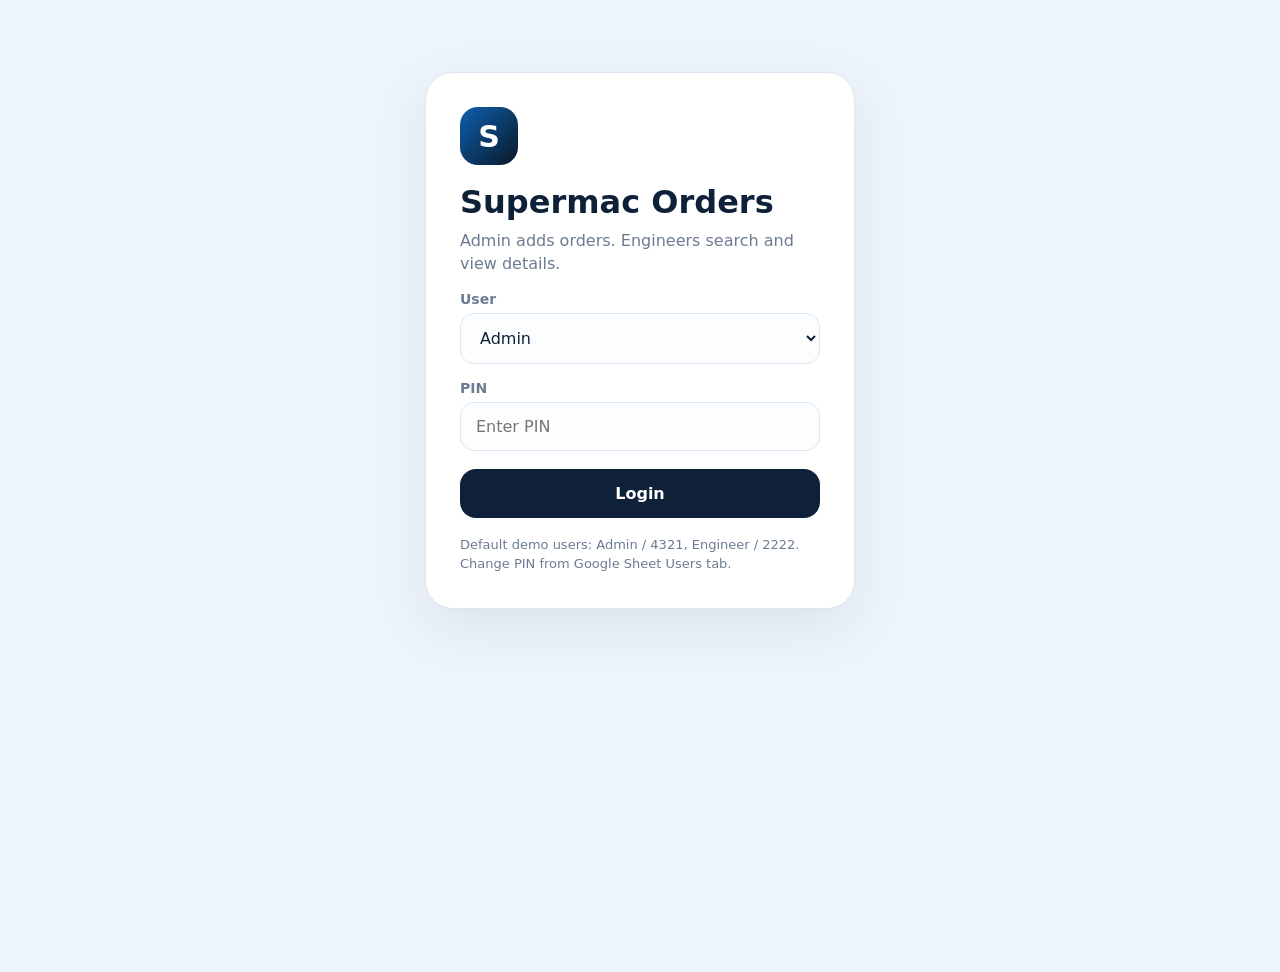
==== index.html @ a2f609c3 "Add files via upload" ====
<!doctype html>
<html lang="en">
<head>
  <meta charset="utf-8" />
  <meta name="viewport" content="width=device-width,initial-scale=1" />
  <title>Supermac Orders</title>
  <link rel="manifest" href="manifest.json" />
  <link rel="stylesheet" href="styles.css" />
  <meta name="theme-color" content="#0f172a" />
</head>
<body>
  <div id="toast" class="toast"></div>

  <section id="loginScreen" class="screen active">
    <div class="login-card">
      <div class="brand-mark">S</div>
      <h1>Supermac Orders</h1>
      <p>Admin adds orders. Engineers search and view details.</p>

      <label>User</label>
      <select id="loginUser">
        <option value="Admin">Admin</option>
        <option value="Engineer">Engineer</option>
      </select>

      <label>PIN</label>
      <input id="loginPin" type="password" placeholder="Enter PIN" autocomplete="current-password" />

      <button id="loginBtn" class="primary-btn">Login</button>

      <div class="hint">
        Default demo users: Admin / 4321, Engineer / 2222. Change PIN from Google Sheet Users tab.
      </div>
    </div>
  </section>

  <section id="mainScreen" class="screen">
    <header class="app-header">
      <div>
        <h1>Supermac Orders</h1>
        <p id="userMeta">-</p>
      </div>
      <button id="logoutBtn" class="soft-btn">Logout</button>
    </header>

    <main class="shell">
      <section class="stats">
        <div class="stat-card"><span>Total Orders</span><strong id="totalOrders">0</strong></div>
        <div class="stat-card"><span>This Month</span><strong id="monthOrders">0</strong></div>
        <div class="stat-card"><span>Machine Types</span><strong id="machineTypes">0</strong></div>
      </section>

      <section id="adminPanel" class="panel">
        <div class="panel-head">
          <div>
            <h2 id="formTitle">Add New Order</h2>
            <p>Only Admin can add, edit and delete orders.</p>
          </div>
          <button id="cancelEditBtn" class="soft-btn hidden" type="button">Cancel Edit</button>
        </div>

        <form id="orderForm" class="order-form">
          <div class="form-grid">
            <div class="field"><label>Order Date</label><input name="orderDate" type="date" /></div>
            <div class="field"><label>Buyer Name *</label><input name="buyerName" required placeholder="Raj Plastics" /></div>
            <div class="field"><label>Company Name</label><input name="companyName" placeholder="Company name" /></div>
            <div class="field"><label>Contact Person</label><input name="contactPerson" placeholder="Rajubhai" /></div>
            <div class="field"><label>Mobile *</label><input name="mobile" required placeholder="9876543210" /></div>
            <div class="field"><label>Alternate Mobile</label><input name="alternateMobile" /></div>
            <div class="field"><label>Location</label><input name="location" placeholder="Ahmedabad" /></div>
            <div class="field wide"><label>Address</label><textarea name="address" rows="2"></textarea></div>

            <div class="field"><label>Machine Type</label><input name="machineType" value="Injection Moulding Machine" /></div>
            <div class="field"><label>Machine Model</label><input name="machineModel" placeholder="SM-120" /></div>
            <div class="field"><label>Tonnage</label><input name="tonnage" placeholder="120 Ton" /></div>
            <div class="field"><label>Servo Type</label><select name="servoType"><option></option><option>Servo</option><option>Non Servo</option></select></div>
            <div class="field"><label>PLC / Controller</label><input name="plc" placeholder="Keba / Techmation" /></div>
            <div class="field"><label>Motor HP</label><input name="motorHP" placeholder="15 HP" /></div>
            <div class="field"><label>Screw Size</label><input name="screwSize" placeholder="45 mm" /></div>
            <div class="field"><label>Shot Weight</label><input name="shotWeight" placeholder="250 gm" /></div>
            <div class="field"><label>Platen Size</label><input name="platenSize" placeholder="620 x 620" /></div>
            <div class="field"><label>Tie Bar Distance</label><input name="tieBarDistance" placeholder="420 x 420" /></div>
            <div class="field"><label>Delivery Date</label><input name="deliveryDate" type="date" /></div>
            <div class="field"><label>Status</label><select name="status"><option>New Order</option><option>Confirmed</option><option>Pending</option><option>Delivered</option><option>Cancelled</option></select></div>
            <div class="field"><label>Priority</label><select name="priority"><option>Normal</option><option>High</option><option>Urgent</option><option>Hold</option></select></div>
            <div class="field wide"><label>Special Requirement</label><textarea name="specialRequirement" rows="2"></textarea></div>
            <div class="field wide"><label>Internal Notes</label><textarea name="internalNotes" rows="2"></textarea></div>
          </div>
          <button id="saveOrderBtn" class="primary-btn" type="submit">Save Order</button>
        </form>
      </section>

      <section class="panel">
        <div class="panel-head">
          <div>
            <h2>Search Old Orders</h2>
            <p>Search by order ID, buyer, company, mobile, tonnage, location, or status.</p>
          </div>
          <button id="refreshBtn" class="soft-btn">Refresh</button>
        </div>

        <div class="search-row">
          <input id="searchInput" placeholder="Search orders..." />
          <select id="statusFilter">
            <option>All</option>
            <option>New Order</option>
            <option>Confirmed</option>
            <option>Pending</option>
            <option>Delivered</option>
            <option>Cancelled</option>
          </select>
        </div>

        <div id="ordersList" class="orders-list"></div>
      </section>
    </main>

    <dialog id="orderDialog">
      <div class="dialog-head">
        <h2 id="dialogTitle">Order Details</h2>
        <button id="closeDialog" class="soft-btn">Close</button>
      </div>
      <div id="orderDetailContent"></div>
    </dialog>
  </section>

  <script src="app.js"></script>
</body>
</html>
---- styles.css ----
:root{
  --bg:#eef4fb;--card:#fff;--ink:#0f2138;--muted:#6c7b91;--line:#dbe6f2;
  --accent:#0f5fae;--accent2:#e8f2ff;--danger:#dc2626;--dangerbg:#fee2e2;
  --shadow:0 18px 55px rgba(15,33,56,.08);--radius:22px;
}
*{box-sizing:border-box}
body{margin:0;font-family:Inter,system-ui,-apple-system,Segoe UI,Arial,sans-serif;background:var(--bg);color:var(--ink)}
.screen{display:none;min-height:100vh}.screen.active{display:block}
.login-card{max-width:430px;margin:8vh auto;background:var(--card);border:1px solid var(--line);border-radius:28px;padding:34px;box-shadow:var(--shadow)}
.brand-mark{width:58px;height:58px;border-radius:18px;background:linear-gradient(135deg,#0f5fae,#091827);color:#fff;display:grid;place-items:center;font-weight:900;font-size:30px;margin-bottom:18px}
h1,h2,h3,p{margin:0}.login-card h1{font-size:32px}.login-card p,.panel-head p,.hint{color:var(--muted);margin-top:8px;line-height:1.45}
label{display:block;color:var(--muted);font-size:14px;font-weight:700;margin:16px 0 6px}
input,select,textarea{width:100%;border:1px solid var(--line);background:#fbfdff;border-radius:14px;padding:14px 15px;font:inherit;color:var(--ink);outline:none}
input:focus,select:focus,textarea:focus{border-color:#85b8ee;box-shadow:0 0 0 4px rgba(15,95,174,.11)}
button{border:0;border-radius:16px;font:inherit;font-weight:850;cursor:pointer}
.primary-btn{width:100%;margin-top:18px;padding:15px 18px;background:#0f2138;color:#fff}
.soft-btn,.ghost-btn{background:var(--accent2);color:#09233f;padding:13px 18px}
.danger-btn{background:var(--dangerbg);color:#b91c1c;padding:13px 18px}
.hidden{display:none!important}.hint{font-size:13px;margin-top:18px}
.app-header{position:sticky;top:0;z-index:4;background:rgba(255,255,255,.86);backdrop-filter:blur(12px);border-bottom:1px solid var(--line);padding:22px 28px;display:flex;align-items:center;justify-content:space-between}
.app-header h1{font-size:25px}.app-header p{color:var(--muted);margin-top:6px}
.shell{max-width:1260px;margin:0 auto;padding:28px}
.stats{display:grid;grid-template-columns:repeat(3,1fr);gap:16px;margin-bottom:18px}
.stat-card,.panel,.order-card{background:var(--card);border:1px solid var(--line);border-radius:var(--radius);box-shadow:var(--shadow)}
.stat-card{padding:20px}.stat-card span{color:var(--muted);font-weight:700}.stat-card strong{display:block;margin-top:8px;font-size:32px}
.panel{padding:24px;margin:18px 0}.panel-head{display:flex;justify-content:space-between;gap:18px;align-items:center;margin-bottom:18px}
.form-grid{display:grid;grid-template-columns:repeat(2,1fr);gap:10px 14px}.field.wide{grid-column:1/-1}
.search-row{display:grid;grid-template-columns:1fr 220px;gap:12px;margin-bottom:18px}
.orders-list{display:flex;flex-direction:column;gap:14px}.order-card{padding:20px}
.order-head{display:flex;justify-content:space-between;gap:12px}.order-head h3{font-size:18px}.order-head h2{font-size:22px;margin-top:8px}
.priority{align-self:flex-start;border-radius:999px;padding:9px 13px;font-weight:900;background:#eef6ff}
.priority.high{background:#fff1e6;color:#ea580c}.priority.urgent{background:#fee2e2;color:#dc2626}.priority.hold{background:#f3f4f6;color:#374151}
.order-info-grid{display:grid;grid-template-columns:repeat(4,1fr);gap:12px;margin-top:18px}
.order-info-grid div,.detail-item{border:1px solid var(--line);background:#f8fbff;border-radius:16px;padding:13px}
.order-info-grid span,.detail-item span{display:block;color:var(--muted);font-size:13px;margin-bottom:5px}
.order-info-grid strong,.detail-item strong{font-size:19px;word-break:break-word}
.card-actions{display:flex;justify-content:flex-end;gap:10px;margin-top:14px;flex-wrap:wrap}
.empty-box{text-align:center;border:1px dashed var(--line);border-radius:20px;padding:34px;color:var(--muted)}
.toast{position:fixed;left:50%;bottom:28px;transform:translateX(-50%) translateY(20px);background:#071827;color:#fff;padding:14px 20px;border-radius:999px;opacity:0;pointer-events:none;transition:.25s;z-index:100}
.toast.show{opacity:1;transform:translateX(-50%) translateY(0)}
dialog{border:0;border-radius:24px;max-width:920px;width:92%;padding:0;box-shadow:0 35px 95px rgba(0,0,0,.22)}
dialog::backdrop{background:rgba(3,7,18,.54)}
.dialog-head{padding:20px 22px;border-bottom:1px solid var(--line);display:flex;justify-content:space-between;align-items:center}
#orderDetailContent{padding:22px}.detail-grid{display:grid;grid-template-columns:repeat(2,1fr);gap:12px}
@media(max-width:780px){.shell{padding:16px}.stats,.form-grid,.order-info-grid,.detail-grid,.search-row{grid-template-columns:1fr}.app-header{padding:16px}.panel{padding:17px}.panel-head{align-items:flex-start;flex-direction:column}.login-card{margin:4vh 14px;padding:24px}.card-actions{justify-content:stretch}.card-actions button{flex:1}}
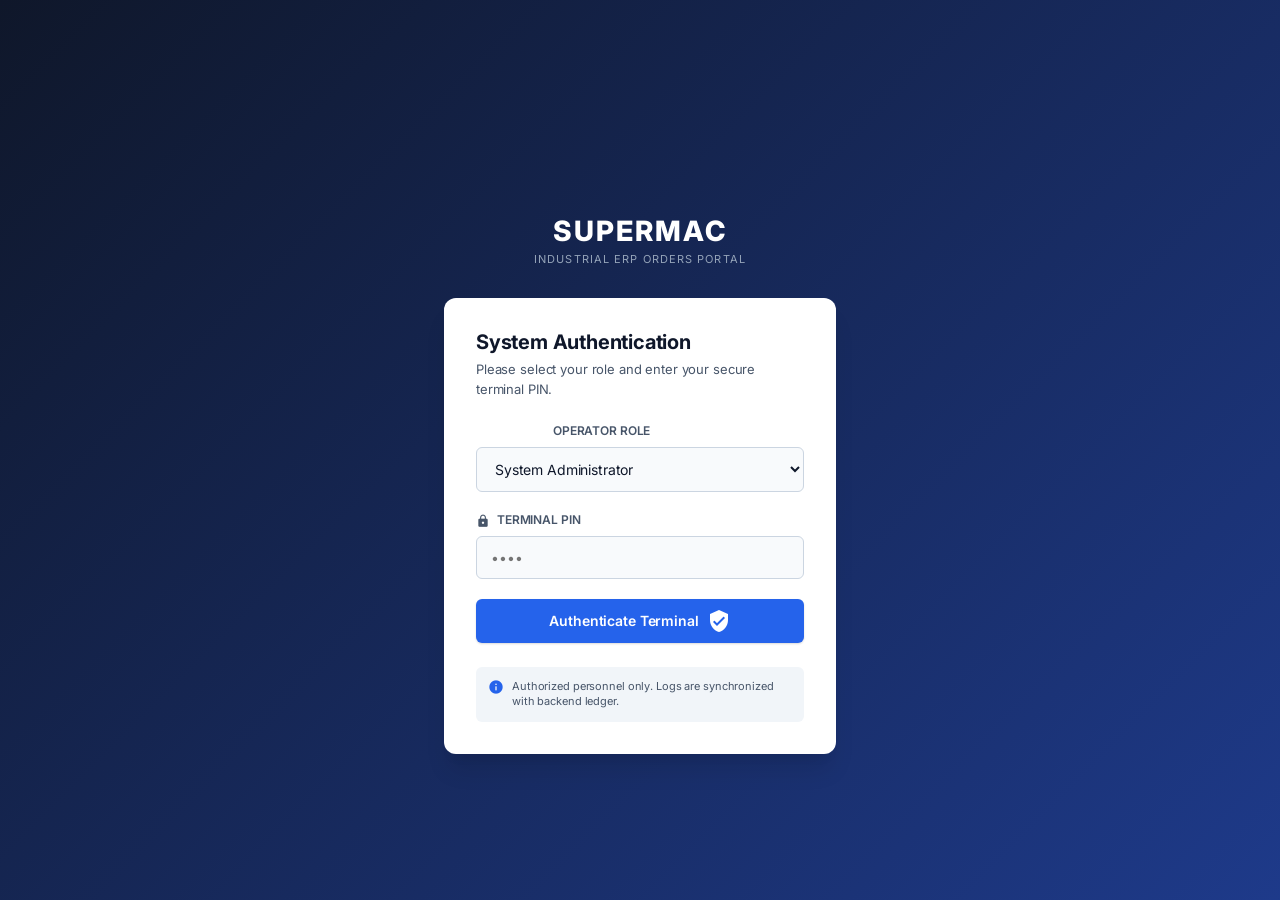
==== commit 2eb4e810: "Add files via upload" ====
--- a/index.html
+++ b/index.html
@@ -3,127 +3,438 @@
 <head>
   <meta charset="utf-8" />
   <meta name="viewport" content="width=device-width,initial-scale=1" />
-  <title>Supermac Orders</title>
+  <title>Supermac Orders PWA</title>
   <link rel="manifest" href="manifest.json" />
   <link rel="stylesheet" href="styles.css" />
-  <meta name="theme-color" content="#0f172a" />
+  <meta name="theme-color" content="#1e3a8a" />
+  <link rel="stylesheet" href="https://fonts.googleapis.com/icon?family=Material+Icons" />
+  <link rel="stylesheet" href="https://fonts.googleapis.com/css2?family=Inter:wght@300;400;500;600;700&display=swap" />
 </head>
 <body>
   <div id="toast" class="toast"></div>
 
+  <!-- AUTH SCREEN -->
   <section id="loginScreen" class="screen active">
-    <div class="login-card">
-      <div class="brand-mark">S</div>
-      <h1>Supermac Orders</h1>
-      <p>Admin adds orders. Engineers search and view details.</p>
-
-      <label>User</label>
-      <select id="loginUser">
-        <option value="Admin">Admin</option>
-        <option value="Engineer">Engineer</option>
-      </select>
-
-      <label>PIN</label>
-      <input id="loginPin" type="password" placeholder="Enter PIN" autocomplete="current-password" />
-
-      <button id="loginBtn" class="primary-btn">Login</button>
-
-      <div class="hint">
-        Default demo users: Admin / 4321, Engineer / 2222. Change PIN from Google Sheet Users tab.
+    <div class="login-container">
+      <div class="login-brand">
+        <div class="brand-logo"><i class="material-icons">precision_manufacturing</i></div>
+        <h1>SUPERMAC</h1>
+        <p>INDUSTRIAL ERP ORDERS PORTAL</p>
+      </div>
+      <div class="login-card">
+        <h2>System Authentication</h2>
+        <p class="login-subtitle">Please select your role and enter your secure terminal PIN.</p>
+
+        <div class="form-group">
+          <label><i class="material-icons">badge</i> Operator Role</label>
+          <div class="input-wrapper">
+            <select id="loginUser">
+              <option value="Admin">System Administrator</option>
+              <option value="Engineer">Field Engineer</option>
+            </select>
+          </div>
+        </div>
+
+        <div class="form-group">
+          <label><i class="material-icons">lock</i> Terminal PIN</label>
+          <div class="input-wrapper">
+            <input id="loginPin" type="password" placeholder="••••" max="4" autocomplete="current-password" />
+          </div>
+        </div>
+
+        <button id="loginBtn" class="btn-primary full-width">
+          <span>Authenticate Terminal</span>
+          <i class="material-icons">verified_user</i>
+        </button>
+
+        <div class="login-hint">
+          <i class="material-icons">info</i>
+          <span>Authorized personnel only. Logs are synchronized with backend ledger.</span>
+        </div>
       </div>
     </div>
   </section>
 
+  <!-- MAIN APP ERP INTERFACE -->
   <section id="mainScreen" class="screen">
-    <header class="app-header">
-      <div>
-        <h1>Supermac Orders</h1>
-        <p id="userMeta">-</p>
+    <div class="erp-layout">
+      
+      <!-- SIDEBAR COMPONENT -->
+      <aside class="sidebar">
+        <div class="sidebar-header">
+          <i class="material-icons logo-icon">settings_applications</i>
+          <div>
+            <h2>SUPERMAC</h2>
+            <span class="system-tag">ERP ENGINE V4</span>
+          </div>
+        </div>
+        
+        <div class="user-profile-badge">
+          <div class="avatar"><i class="material-icons">account_circle</i></div>
+          <div class="user-info">
+            <strong id="userMeta">-</strong>
+            <span class="status-online">System Online</span>
+          </div>
+        </div>
+
+        <nav class="sidebar-nav">
+          <a href="#dashboard-anchor" id="navDashboard" class="nav-item active">
+            <i class="material-icons">dashboard</i><span>Dashboard</span>
+          </a>
+          <a href="#search-anchor" id="navOrders" class="nav-item">
+            <i class="material-icons">fact_check</i><span>Order Ledger</span>
+          </a>
+          <a href="#adminPanel" id="navForm" class="nav-item admin-only">
+            <i class="material-icons">note_add</i><span>Order Intake Form</span>
+          </a>
+        </nav>
+
+        <div class="sidebar-footer">
+          <button id="logoutBtn" class="btn-sidebar-logout">
+            <i class="material-icons">logout</i><span>Terminate Session</span>
+          </button>
+        </div>
+      </aside>
+
+      <!-- MAIN CONTROLLER SHELL -->
+      <div class="main-content">
+        
+        <!-- TOP STICKY BAR -->
+        <header class="top-bar">
+          <div class="breadcrumb">
+            <span class="parent">Supermac Systems</span> / <span class="current" id="currentBreadcrumb">Dashboard</span>
+          </div>
+          <div class="top-bar-actions">
+            <button id="refreshBtn" class="btn-secondary">
+              <i class="material-icons">sync</i><span>Sync Ledger</span>
+            </button>
+          </div>
+        </header>
+
+        <div class="scroll-container">
+          <div class="shell" id="dashboard-anchor">
+            
+            <!-- INDUSTRIAL METRIC METERS -->
+            <section class="stats-row">
+              <div class="metric-card">
+                <div class="metric-icon blue"><i class="material-icons">inventory</i></div>
+                <div class="metric-data">
+                  <span class="label">Total Orders Logged</span>
+                  <strong id="totalOrders">0</strong>
+                </div>
+              </div>
+              <div class="metric-card">
+                <div class="metric-icon orange"><i class="material-icons">pending_actions</i></div>
+                <div class="metric-data">
+                  <span class="label">Pending Production</span>
+                  <strong id="pendingOrdersCount">0</strong>
+                </div>
+              </div>
+              <div class="metric-card">
+                <div class="metric-icon green"><i class="material-icons">event_available</i></div>
+                <div class="metric-data">
+                  <span class="label">Intake (Current Month)</span>
+                  <strong id="monthOrders">0</strong>
+                </div>
+              </div>
+              <div class="metric-card">
+                <div class="metric-icon grey"><i class="material-icons">build_circle</i></div>
+                <div class="metric-data">
+                  <span class="label">Active Configurations</span>
+                  <strong id="machineTypes">0</strong>
+                </div>
+              </div>
+            </section>
+
+            <!-- ORDER FORM INTAKE -->
+            <section id="adminPanel" class="panel rounded-card production-form-panel">
+              <div class="panel-head border-bottom">
+                <div class="panel-title-wrapper">
+                  <i class="material-icons panel-icon text-blue">assignment</i>
+                  <div>
+                    <h2 id="formTitle">Order Intake Blueprint Form</h2>
+                    <p class="admin-only">Enter engineering specifications, mechanical configurations, control schemas, and logistics metrics.</p>
+                    <p class="engineer-only">Field Engineer Authorization Mode: Review hardware profiles and alter deployment status flags.</p>
+                  </div>
+                </div>
+                <button id="cancelEditBtn" class="btn-danger hidden" type="button">
+                  <i class="material-icons">cancel</i><span>Abort Refactoring</span>
+                </button>
+              </div>
+
+              <form id="orderForm" class="order-form">
+                
+                <!-- SECTION 1: CUSTOMER INFORMATION -->
+                <div class="form-section-card">
+                  <div class="section-title"><i class="material-icons">business</i> SECTION 1: Customer Information Matrix</div>
+                  <div class="form-grid">
+                    <div class="field required"><label>Order Intake Date</label><input name="orderDate" type="date" required /></div>
+                    <div class="field required"><label>Buyer Name</label><input name="buyerName" required placeholder="Ex: Raj Plastics" /></div>
+                    <div class="field"><label>Company Registered Name</label><input name="companyName" placeholder="Ex: Raj Plastics Pvt Ltd" /></div>
+                    <div class="field"><label>Authorized Contact Person</label><input name="contactPerson" placeholder="Ex: Rajubhai" /></div>
+                    <div class="field required"><label>Primary Mobile Line</label><input name="mobile" required placeholder="Ex: 9876543210" /></div>
+                    <div class="field"><label>Alternate Mobile Line</label><input name="alternateMobile" placeholder="Ex: 9876543211" /></div>
+                    <div class="field"><label>Target Delivery City</label><input name="location" placeholder="Ex: Ahmedabad" /></div>
+                    <div class="field wide"><label>Detailed Operational Address</label><textarea name="address" rows="2" placeholder="Enter complete physical factory address..."></textarea></div>
+                  </div>
+                </div>
+
+                <!-- SECTION 2: MACHINE INFORMATION -->
+                <div class="form-section-card">
+                  <div class="section-title"><i class="material-icons">precision_manufacturing</i> SECTION 2: Mechanical Frame Architecture</div>
+                  <div class="form-grid">
+                    <div class="field required">
+                      <label>Machine Kinematics Architecture</label>
+                      <select name="machineType" required id="formMachineType">
+                        <option value="Toggle Type">Toggle Type</option>
+                        <option value="Ram Type">Ram Type</option>
+                      </select>
+                    </div>
+                    <div class="field required">
+                      <label>Machine Model Designation</label>
+                      <select name="machineModel" required id="formMachineModel">
+                        <option value="SM-60">SM-60</option>
+                        <option value="SM-80">SM-80</option>
+                        <option value="SM-110">SM-110</option>
+                        <option value="ST-120">ST-120</option>
+                        <option value="SM-125">SM-125</option>
+                        <option value="ST-160">ST-160</option>
+                        <option value="SM-150">SM-150</option>
+                        <option value="SM-200">SM-200</option>
+                        <option value="SM-250">SM-250</option>
+                        <option value="SM-350">SM-350</option>
+                        <option value="SM-450">SM-450</option>
+                      </select>
+                    </div>
+                    <div class="field"><label>Tonnage Capacity Rating</label><input name="tonnage" placeholder="Ex: 120 Ton" /></div>
+                  </div>
+                </div>
+
+                <!-- SECTION 3: PLC -->
+                <div class="form-section-card">
+                  <div class="section-title"><i class="material-icons">developer_board</i> SECTION 3: Central Processing Automation (PLC)</div>
+                  <div class="form-grid">
+                    <div class="field">
+                      <label>PLC Ecosystem Brand</label>
+                      <select name="plc">
+                        <option value="">-- Select Brand --</option>
+                        <option value="Keba">Keba</option>
+                        <option value="B&R">B&R</option>
+                      </select>
+                    </div>
+                    <div class="field"><label>PLC Hardware Model Configuration</label><input name="plcModel" placeholder="Ex: KePlast i1000" /></div>
+                  </div>
+                </div>
+
+                <!-- SECTION 4: SERVO -->
+                <div class="form-section-card">
+                  <div class="section-title"><i class="material-icons">bolt</i> SECTION 4: Servo Drive Powertrain</div>
+                  <div class="form-grid">
+                    <div class="field">
+                      <label>Servo Inverter/Motor Make</label>
+                      <select name="servoType">
+                        <option value="">-- Select Powertrain Make --</option>
+                        <option value="Inovance">Inovance</option>
+                        <option value="Delta">Delta</option>
+                        <option value="Dyana">Dyana</option>
+                        <option value="Non Servo">Non Servo System</option>
+                      </select>
+                    </div>
+                    <div class="field"><label>Servo System Size / Rating</label><input name="servoSize" placeholder="Ex: 15 kW - 41 Amp" /></div>
+                  </div>
+                </div>
+
+                <!-- SECTION 5: SCREW -->
+                <div class="form-section-card">
+                  <div class="section-title"><i class="material-icons">reorder</i> SECTION 5: Extrusion Screw & Barrel Assembly</div>
+                  <div class="form-grid">
+                    <div class="field">
+                      <label>Screw Geometrical Type</label>
+                      <select name="screwType">
+                        <option value="">-- Select Geometry --</option>
+                        <option value="Barrier">Barrier</option>
+                        <option value="Standard">Standard</option>
+                        <option value="Bio metallic">Bio metallic</option>
+                        <option value="PET">PET</option>
+                        <option value="RPVC">RPVC</option>
+                      </select>
+                    </div>
+                    <div class="field">
+                      <label>Screw Diameter Specification</label>
+                      <select name="screwSize">
+                        <option value="">-- Select Diameter --</option>
+                        <option value="30 mm">30 mm</option>
+                        <option value="40 mm">40 mm</option>
+                        <option value="45 mm">45 mm</option>
+                        <option value="50 mm">50 mm</option>
+                        <option value="55 mm">55 mm</option>
+                        <option value="60 mm">60 mm</option>
+                        <option value="65 mm">65 mm</option>
+                        <option value="70 mm">70 mm</option>
+                        <option value="80 mm">80 mm</option>
+                        <option value="90 mm">90 mm</option>
+                        <option value="120 mm">120 mm</option>
+                      </select>
+                    </div>
+                    <div class="field">
+                      <label>Barrel Size</label>
+                      <select name="barrelType">
+                        <option value="">-- Select Barrel Size --</option>
+                        <option value="Dia 95 x 30 x 938mm">Dia 95 x 30 x 938mm</option>
+                        <option value="Dia 95 x 35 x 938 mm">Dia 95 x 35 x 938 mm</option>
+                        <option value="Dia 105 x 40 x 1040">Dia 105 x 40 x 1040</option>
+                        <option value="Dia 105 x 45 x 1040">Dia 105 x 45 x 1040</option>
+                        <option value="Dia 105 x 35 x 1040">Dia 105 x 35 x 1040</option>
+                        <option value="Dia 125 x 45 x 1200">Dia 125 x 45 x 1200</option>
+                        <option value="Dia 125 x 40 x 1200">Dia 125 x 40 x 1200</option>
+                        <option value="Dia 125 x 50 x 1200">Dia 125 x 50 x 1200</option>
+                        <option value="Dia 140 x 45 x 1200">Dia 140 x 45 x 1200</option>
+                        <option value="Dia 140 x 50 x 1200">Dia 140 x 50 x 1200</option>
+                        <option value="Dia 140 x 50 x 1500">Dia 140 x 50 x 1500</option>
+                        <option value="Dia 140 x 50 x 1480">Dia 140 x 50 x 1480</option>
+                        <option value="Dia 140 x 55 x 1480">Dia 140 x 55 x 1480</option>
+                        <option value="Dia 165 x 55 x 1720">Dia 165 x 55 x 1720</option>
+                        <option value="Dia 165 x 60 x 1570">Dia 165 x 60 x 1570</option>
+                        <option value="Dia 165 x 65 x 1570">Dia 165 x 65 x 1570</option>
+                        <option value="Dia 165 x 60 x 1820">Dia 165 x 60 x 1820</option>
+                        <option value="Dia 140 x 60 x 1580">Dia 140 x 60 x 1580</option>
+                        <option value="Dia 140 x 65 x 1580">Dia 140 x 65 x 1580</option>
+                        <option value="Dia 220 x 80 x 2130">Dia 220 x 80 x 2130</option>
+                        <option value="Dia 220 x 90 x 2130">Dia 220 x 90 x 2130</option>
+                        <option value="Dia 200 x 70 x 1900">Dia 200 x 70 x 1900</option>
+                        <option value="Dia 200 x 75 x 1900">Dia 200 x 75 x 1900</option>
+                      </select>
+                    </div>
+                  </div>
+                </div>
+
+                <!-- SECTION 6: HYDRAULIC -->
+                <div class="form-section-card">
+                  <div class="section-title"><i class="material-icons">water</i> SECTION 6: Fluid Power & Hydraulic Matrix</div>
+                  <div class="form-grid">
+                    <div class="field"><label>Hydro Motor Size</label><input name="motorHP" placeholder="Ex: 15 HP / 11 kW" /></div>
+                    <div class="field"><label>Displacement Pump Type Topology</label><input name="pumpType" placeholder="Ex: Internal Gear / Variable Piston" /></div>
+                  </div>
+                </div>
+
+                <!-- SECTION 7: MACHINE CONFIGURATION -->
+                <div class="form-section-card">
+                  <div class="section-title"><i class="material-icons">tune</i> SECTION 7: Auxiliary Machine Configurations</div>
+                  <div class="form-grid">
+                    <div class="field">
+                      <label>Tie Bar Structure Sizing</label>
+                      <select name="tieBarDistance">
+                        <option value="Std">Standard (Std)</option>
+                        <option value="Extralong">Extralong</option>
+                      </select>
+                    </div>
+                    <div class="field"><label>Core Pull Valve Circuits Count</label><input name="corePull" placeholder="Ex: 2-Sequence Hydraulics" /></div>
+                    <div class="field"><label>Ejector Structural Specifications</label><input name="ejector" placeholder="Ex: Hydraulic Multi-stroke" /></div>
+                    <div class="field"><label>Platen Outer Structural Dimension</label><input name="platenSize" placeholder="Ex: 620 x 620 mm" /></div>
+                  </div>
+                </div>
+
+                <!-- SECTION 8, 9, 10: LOGISTICS, DISPATCH & REMARKS -->
+                <div class="form-section-card highlight-engineer-card">
+                  <div class="section-title"><i class="material-icons">local_shipping</i> SECTION 8, 9 & 10: Fulfillment Operations</div>
+                  <div class="form-grid">
+                    <div class="field required">
+                      <label>Production Operations Priority</label>
+                      <select name="priority" required>
+                        <option value="Normal">Normal</option>
+                        <option value="High">High</option>
+                        <option value="Urgent">Urgent / Fast</option>
+                        <option value="Hold">Hold Operations</option>
+                      </select>
+                    </div>
+                    <div class="field required"><label>Contractual Delivery Schedule Date</label><input name="deliveryDate" type="date" required /></div>
+                    <div class="field required">
+                      <label>Lifecycle Assembly Status</label>
+                      <select name="status" required id="formStatusField"></select>
+                    </div>
+                    <div class="field wide"><label>Engineering Special Instructions (Remarks)</label><textarea name="specialRequirement" rows="3" placeholder="Enter custom components, adaptations, and operational nuances..."></textarea></div>
+                    <div class="field wide hidden"><label>Internal Quality Ledger Notes</label><textarea name="internalNotes" rows="1"></textarea></div>
+                  </div>
+                </div>
+
+                <div class="form-submit-row">
+                  <button id="saveOrderBtn" class="btn-primary" type="submit">
+                    <i class="material-icons">save</i><span>Commit Specs to Ledger</span>
+                  </button>
+                </div>
+              </form>
+            </section>
+
+            <!-- LEDGER & SEARCH MATRIX SYSTEM -->
+            <section class="panel rounded-card" id="search-anchor">
+              <div class="panel-head">
+                <div class="panel-title-wrapper">
+                  <i class="material-icons panel-icon text-grey">view_list</i>
+                  <div>
+                    <h2>Global Production Orders Ledger</h2>
+                    <p>Filter, dissect, query, and review historical and live manufacturing floor contracts.</p>
+                  </div>
+                </div>
+              </div>
+
+              <!-- REAL-TIME FILTER RUNTIME COMPONENT -->
+              <div class="search-matrix-box">
+                <div class="search-input-field">
+                  <i class="material-icons">search</i>
+                  <input id="searchInput" placeholder="Query Matrix by Buyer, Corporate Entity, Line items, Components, Locations..." />
+                </div>
+                <div class="filter-dropdown-field">
+                  <i class="material-icons">filter_alt</i>
+                  <select id="statusFilter">
+                    <option value="All">All Production Statuses</option>
+                    <option value="New Order">New Order</option>
+                    <option value="Confirmed">Confirmed</option>
+                    <option value="Pending">Pending</option>
+                    <option value="Delivered">Delivered</option>
+                    <option value="Cancelled">Cancelled</option>
+                    <option value="Ready">Ready</option>
+                    <option value="Dispatched">Dispatched</option>
+                  </select>
+                </div>
+              </div>
+
+              <!-- DYNAMIC HIGH-END ERP DATA LIST CONTAINER -->
+              <div id="ordersList" class="orders-grid-system"></div>
+            </section>
+            
+          </div>
+        </div>
+
       </div>
-      <button id="logoutBtn" class="soft-btn">Logout</button>
-    </header>
-
-    <main class="shell">
-      <section class="stats">
-        <div class="stat-card"><span>Total Orders</span><strong id="totalOrders">0</strong></div>
-        <div class="stat-card"><span>This Month</span><strong id="monthOrders">0</strong></div>
-        <div class="stat-card"><span>Machine Types</span><strong id="machineTypes">0</strong></div>
-      </section>
-
-      <section id="adminPanel" class="panel">
-        <div class="panel-head">
-          <div>
-            <h2 id="formTitle">Add New Order</h2>
-            <p>Only Admin can add, edit and delete orders.</p>
-          </div>
-          <button id="cancelEditBtn" class="soft-btn hidden" type="button">Cancel Edit</button>
-        </div>
-
-        <form id="orderForm" class="order-form">
-          <div class="form-grid">
-            <div class="field"><label>Order Date</label><input name="orderDate" type="date" /></div>
-            <div class="field"><label>Buyer Name *</label><input name="buyerName" required placeholder="Raj Plastics" /></div>
-            <div class="field"><label>Company Name</label><input name="companyName" placeholder="Company name" /></div>
-            <div class="field"><label>Contact Person</label><input name="contactPerson" placeholder="Rajubhai" /></div>
-            <div class="field"><label>Mobile *</label><input name="mobile" required placeholder="9876543210" /></div>
-            <div class="field"><label>Alternate Mobile</label><input name="alternateMobile" /></div>
-            <div class="field"><label>Location</label><input name="location" placeholder="Ahmedabad" /></div>
-            <div class="field wide"><label>Address</label><textarea name="address" rows="2"></textarea></div>
-
-            <div class="field"><label>Machine Type</label><input name="machineType" value="Injection Moulding Machine" /></div>
-            <div class="field"><label>Machine Model</label><input name="machineModel" placeholder="SM-120" /></div>
-            <div class="field"><label>Tonnage</label><input name="tonnage" placeholder="120 Ton" /></div>
-            <div class="field"><label>Servo Type</label><select name="servoType"><option></option><option>Servo</option><option>Non Servo</option></select></div>
-            <div class="field"><label>PLC / Controller</label><input name="plc" placeholder="Keba / Techmation" /></div>
-            <div class="field"><label>Motor HP</label><input name="motorHP" placeholder="15 HP" /></div>
-            <div class="field"><label>Screw Size</label><input name="screwSize" placeholder="45 mm" /></div>
-            <div class="field"><label>Shot Weight</label><input name="shotWeight" placeholder="250 gm" /></div>
-            <div class="field"><label>Platen Size</label><input name="platenSize" placeholder="620 x 620" /></div>
-            <div class="field"><label>Tie Bar Distance</label><input name="tieBarDistance" placeholder="420 x 420" /></div>
-            <div class="field"><label>Delivery Date</label><input name="deliveryDate" type="date" /></div>
-            <div class="field"><label>Status</label><select name="status"><option>New Order</option><option>Confirmed</option><option>Pending</option><option>Delivered</option><option>Cancelled</option></select></div>
-            <div class="field"><label>Priority</label><select name="priority"><option>Normal</option><option>High</option><option>Urgent</option><option>Hold</option></select></div>
-            <div class="field wide"><label>Special Requirement</label><textarea name="specialRequirement" rows="2"></textarea></div>
-            <div class="field wide"><label>Internal Notes</label><textarea name="internalNotes" rows="2"></textarea></div>
-          </div>
-          <button id="saveOrderBtn" class="primary-btn" type="submit">Save Order</button>
-        </form>
-      </section>
-
-      <section class="panel">
-        <div class="panel-head">
-          <div>
-            <h2>Search Old Orders</h2>
-            <p>Search by order ID, buyer, company, mobile, tonnage, location, or status.</p>
-          </div>
-          <button id="refreshBtn" class="soft-btn">Refresh</button>
-        </div>
-
-        <div class="search-row">
-          <input id="searchInput" placeholder="Search orders..." />
-          <select id="statusFilter">
-            <option>All</option>
-            <option>New Order</option>
-            <option>Confirmed</option>
-            <option>Pending</option>
-            <option>Delivered</option>
-            <option>Cancelled</option>
-          </select>
-        </div>
-
-        <div id="ordersList" class="orders-list"></div>
-      </section>
-    </main>
-
-    <dialog id="orderDialog">
-      <div class="dialog-head">
-        <h2 id="dialogTitle">Order Details</h2>
-        <button id="closeDialog" class="soft-btn">Close</button>
+    </div>
+
+    <!-- HIGH-SPEC ARCHITECTURAL DETAILS DIALOG -->
+    <dialog id="orderDialog" class="erp-dialog rounded-card">
+      <div class="dialog-frame">
+        <div class="dialog-header border-bottom">
+          <div class="header-details">
+            <span class="dialog-pre-title" id="dialogOrderNum">SM-XXXX-XXX</span>
+            <h2 id="dialogTitle">System Architecture Blueprint View</h2>
+          </div>
+          <button id="closeDialog" class="btn-dialog-close"><i class="material-icons">close</i></button>
+        </div>
+        <div id="orderDetailContent" class="dialog-body-scroll">
+          <!-- Populated programmatically into elegant grid blocks -->
+        </div>
+        <div class="dialog-footer border-top">
+          <button class="btn-secondary" onclick="window.print()"><i class="material-icons">print</i><span>Print Component Blueprint</span></button>
+          <button class="btn-primary" onclick="document.getElementById('orderDialog').close()"><i class="material-icons">done</i><span>Acknowledge Data</span></button>
+        </div>
       </div>
-      <div id="orderDetailContent"></div>
     </dialog>
+
   </section>
+
+  <!-- ACTION BUTTON FLOAT SYSTEM -->
+  <button id="floatingAddBtn" class="floating-fab admin-only" title="Open Intake Blueprint Form">
+    <i class="material-icons">add</i>
+  </button>
 
   <script src="app.js"></script>
 </body>
-</html>
+</html>
--- a/styles.css
+++ b/styles.css
@@ -1,45 +1,343 @@
-:root{
-  --bg:#eef4fb;--card:#fff;--ink:#0f2138;--muted:#6c7b91;--line:#dbe6f2;
-  --accent:#0f5fae;--accent2:#e8f2ff;--danger:#dc2626;--dangerbg:#fee2e2;
-  --shadow:0 18px 55px rgba(15,33,56,.08);--radius:22px;
-}
-*{box-sizing:border-box}
-body{margin:0;font-family:Inter,system-ui,-apple-system,Segoe UI,Arial,sans-serif;background:var(--bg);color:var(--ink)}
-.screen{display:none;min-height:100vh}.screen.active{display:block}
-.login-card{max-width:430px;margin:8vh auto;background:var(--card);border:1px solid var(--line);border-radius:28px;padding:34px;box-shadow:var(--shadow)}
-.brand-mark{width:58px;height:58px;border-radius:18px;background:linear-gradient(135deg,#0f5fae,#091827);color:#fff;display:grid;place-items:center;font-weight:900;font-size:30px;margin-bottom:18px}
-h1,h2,h3,p{margin:0}.login-card h1{font-size:32px}.login-card p,.panel-head p,.hint{color:var(--muted);margin-top:8px;line-height:1.45}
-label{display:block;color:var(--muted);font-size:14px;font-weight:700;margin:16px 0 6px}
-input,select,textarea{width:100%;border:1px solid var(--line);background:#fbfdff;border-radius:14px;padding:14px 15px;font:inherit;color:var(--ink);outline:none}
-input:focus,select:focus,textarea:focus{border-color:#85b8ee;box-shadow:0 0 0 4px rgba(15,95,174,.11)}
-button{border:0;border-radius:16px;font:inherit;font-weight:850;cursor:pointer}
-.primary-btn{width:100%;margin-top:18px;padding:15px 18px;background:#0f2138;color:#fff}
-.soft-btn,.ghost-btn{background:var(--accent2);color:#09233f;padding:13px 18px}
-.danger-btn{background:var(--dangerbg);color:#b91c1c;padding:13px 18px}
-.hidden{display:none!important}.hint{font-size:13px;margin-top:18px}
-.app-header{position:sticky;top:0;z-index:4;background:rgba(255,255,255,.86);backdrop-filter:blur(12px);border-bottom:1px solid var(--line);padding:22px 28px;display:flex;align-items:center;justify-content:space-between}
-.app-header h1{font-size:25px}.app-header p{color:var(--muted);margin-top:6px}
-.shell{max-width:1260px;margin:0 auto;padding:28px}
-.stats{display:grid;grid-template-columns:repeat(3,1fr);gap:16px;margin-bottom:18px}
-.stat-card,.panel,.order-card{background:var(--card);border:1px solid var(--line);border-radius:var(--radius);box-shadow:var(--shadow)}
-.stat-card{padding:20px}.stat-card span{color:var(--muted);font-weight:700}.stat-card strong{display:block;margin-top:8px;font-size:32px}
-.panel{padding:24px;margin:18px 0}.panel-head{display:flex;justify-content:space-between;gap:18px;align-items:center;margin-bottom:18px}
-.form-grid{display:grid;grid-template-columns:repeat(2,1fr);gap:10px 14px}.field.wide{grid-column:1/-1}
-.search-row{display:grid;grid-template-columns:1fr 220px;gap:12px;margin-bottom:18px}
-.orders-list{display:flex;flex-direction:column;gap:14px}.order-card{padding:20px}
-.order-head{display:flex;justify-content:space-between;gap:12px}.order-head h3{font-size:18px}.order-head h2{font-size:22px;margin-top:8px}
-.priority{align-self:flex-start;border-radius:999px;padding:9px 13px;font-weight:900;background:#eef6ff}
-.priority.high{background:#fff1e6;color:#ea580c}.priority.urgent{background:#fee2e2;color:#dc2626}.priority.hold{background:#f3f4f6;color:#374151}
-.order-info-grid{display:grid;grid-template-columns:repeat(4,1fr);gap:12px;margin-top:18px}
-.order-info-grid div,.detail-item{border:1px solid var(--line);background:#f8fbff;border-radius:16px;padding:13px}
-.order-info-grid span,.detail-item span{display:block;color:var(--muted);font-size:13px;margin-bottom:5px}
-.order-info-grid strong,.detail-item strong{font-size:19px;word-break:break-word}
-.card-actions{display:flex;justify-content:flex-end;gap:10px;margin-top:14px;flex-wrap:wrap}
-.empty-box{text-align:center;border:1px dashed var(--line);border-radius:20px;padding:34px;color:var(--muted)}
-.toast{position:fixed;left:50%;bottom:28px;transform:translateX(-50%) translateY(20px);background:#071827;color:#fff;padding:14px 20px;border-radius:999px;opacity:0;pointer-events:none;transition:.25s;z-index:100}
-.toast.show{opacity:1;transform:translateX(-50%) translateY(0)}
-dialog{border:0;border-radius:24px;max-width:920px;width:92%;padding:0;box-shadow:0 35px 95px rgba(0,0,0,.22)}
-dialog::backdrop{background:rgba(3,7,18,.54)}
-.dialog-head{padding:20px 22px;border-bottom:1px solid var(--line);display:flex;justify-content:space-between;align-items:center}
-#orderDetailContent{padding:22px}.detail-grid{display:grid;grid-template-columns:repeat(2,1fr);gap:12px}
-@media(max-width:780px){.shell{padding:16px}.stats,.form-grid,.order-info-grid,.detail-grid,.search-row{grid-template-columns:1fr}.app-header{padding:16px}.panel{padding:17px}.panel-head{align-items:flex-start;flex-direction:column}.login-card{margin:4vh 14px;padding:24px}.card-actions{justify-content:stretch}.card-actions button{flex:1}}
+/* ==========================================================================
+   SUPERMAC INDUSTRIAL ERP ARCHITECTURE STYLESHEET
+   COLOR SYSTEM: Slate Grey, Industrial White, Precision Blue, Deep Navy
+   ========================================================================== */
+
+:root {
+  --font-family: 'Inter', system-ui, -apple-system, sans-serif;
+  
+  /* Industrial Palette Rules */
+  --bg-app-grey: #f1f5f9;
+  --bg-card-white: #ffffff;
+  --text-primary-navy: #0f172a;
+  --text-secondary-muted: #475569;
+  --industrial-border-grey: #cbd5e1;
+  --industrial-focus-blue: #2563eb;
+  --industrial-hover-blue: #1d4ed8;
+  --industrial-soft-blue: #eff6ff;
+  
+  /* Priority Color Schemes */
+  --priority-normal-bg: #f8fafc;
+  --priority-normal-txt: #64748b;
+  --priority-high-bg: #fff7ed;
+  --priority-high-txt: #c2410c;
+  --priority-urgent-bg: #fef2f2;
+  --priority-urgent-txt: #dc2626;
+  --priority-hold-bg: #f3f4f6;
+  --priority-hold-txt: #374151;
+
+  --radius-card: 12px;
+  --radius-input: 6px;
+  --shadow-sm: 0 1px 3px rgba(0,0,0,0.05), 0 1px 2px rgba(0,0,0,0.1);
+  --shadow-md: 0 4px 6px -1px rgba(15, 23, 42, 0.05), 0 2px 4px -1px rgba(15, 23, 42, 0.03);
+  --shadow-lg: 0 20px 25px -5px rgba(0, 0, 0, 0.1), 0 10px 10px -5px rgba(0, 0, 0, 0.04);
+}
+
+* { box-sizing: border-box; margin: 0; padding: 0; font-family: var(--font-family); letter-spacing: -0.01em; }
+body { background: var(--bg-app-grey); color: var(--text-primary-navy); overflow: hidden; height: 100vh; -webkit-font-smoothing: antialiased; }
+
+input, select, textarea { font-size: 14px; color: var(--text-primary-navy); }
+input:disabled, select:disabled, textarea:disabled { background-color: #f1f5f9 !important; color: #64748b !important; cursor: not-allowed; border-color: #e2e8f0; }
+
+button { font-family: var(--font-family); cursor: pointer; border: none; background: none; transition: all 0.2s ease; }
+
+.hidden { display: none !important; }
+
+/* ==========================================================================
+   APP SCREENS CONTROL LAYOUT
+   ========================================================================== */
+.screen { display: none; height: 100vh; width: 100vw; }
+.screen.active { display: block; }
+
+/* AUTHENTICATION PORTAL LAYOUT */
+#loginScreen {
+  background: linear-gradient(135deg, #0f172a 0%, #1e3a8a 100%);
+  display: none;
+  align-items: center;
+  justify-content: center;
+}
+#loginScreen.active { display: flex; }
+
+.login-container { width: 100%; max-width: 440px; padding: 24px; }
+.login-brand { text-align: center; margin-bottom: 32px; color: #ffffff; }
+.login-brand .brand-logo i { font-size: 56px; color: #3b82f6; }
+.login-brand h1 { font-size: 28px; font-weight: 800; letter-spacing: 2px; margin-top: 8px; }
+.login-brand p { font-size: 11px; letter-spacing: 0.1em; color: #94a3b8; margin-top: 4px; }
+
+.login-card { background: var(--bg-card-white); border-radius: var(--radius-card); padding: 32px; box-shadow: var(--shadow-lg); }
+.login-card h2 { font-size: 20px; font-weight: 700; color: var(--text-primary-navy); margin-bottom: 6px; }
+.login-subtitle { font-size: 13px; color: var(--text-secondary-muted); margin-bottom: 24px; line-height: 1.5; }
+
+.form-group { margin-bottom: 20px; }
+.form-group label { display: block; font-size: 12px; font-weight: 600; color: var(--text-secondary-muted); text-transform: uppercase; margin-bottom: 8px; }
+.form-group label i { font-size: 14px; vertical-align: middle; margin-right: 4px; }
+
+.input-wrapper select, .input-wrapper input {
+  width: 100%; padding: 12px 14px; border: 1px solid var(--industrial-border-grey); border-radius: var(--radius-input);
+  background: #f8fafc; transition: all 0.2s ease; outline: none;
+}
+.input-wrapper select:focus, .input-wrapper input:focus { border-color: var(--industrial-focus-blue); background: #ffffff; box-shadow: 0 0 0 3px rgba(37,99,235,0.15); }
+
+.login-hint { display: flex; gap: 8px; align-items: flex-start; margin-top: 24px; padding: 12px; background: var(--bg-app-grey); border-radius: 6px; font-size: 11px; color: var(--text-secondary-muted); line-height: 1.4; }
+.login-hint i { font-size: 16px; color: var(--industrial-focus-blue); flex-shrink: 0; }
+
+/* ==========================================================================
+   PRODUCTION INTERFACE LAYOUT (SIDEBAR & MAIN PANELS)
+   ========================================================================== */
+.erp-layout { display: flex; height: 100vh; width: 100vw; overflow: hidden; }
+
+/* REUSABLE SIDEBAR COMPONENT */
+.sidebar {
+  width: 280px; background: #0f172a; color: #f8fafc; display: flex; flex-direction: column;
+  border-right: 1px solid rgba(255,255,255,0.08); flex-shrink: 0;
+}
+.sidebar-header { padding: 24px; display: flex; align-items: center; gap: 12px; border-bottom: 1px solid rgba(255,255,255,0.06); }
+.sidebar-header .logo-icon { font-size: 32px; color: #3b82f6; }
+.sidebar-header h2 { font-size: 18px; font-weight: 800; letter-spacing: 1px; color: #ffffff; }
+.sidebar-header .system-tag { font-size: 10px; font-weight: 700; background: rgba(59,130,246,0.15); color: #60a5fa; padding: 2px 6px; border-radius: 4px; }
+
+.user-profile-badge { padding: 16px 24px; display: flex; align-items: center; gap: 12px; background: rgba(255,255,255,0.02); border-bottom: 1px solid rgba(255,255,255,0.06); }
+.user-profile-badge .avatar i { font-size: 36px; color: #94a3b8; }
+.user-profile-badge .user-info strong { display: block; font-size: 14px; color: #ffffff; font-weight: 600; }
+.user-profile-badge .user-info .status-online { font-size: 11px; color: #10b981; display: flex; align-items: center; gap: 4px; margin-top: 2px; }
+.user-profile-badge .user-info .status-online::before { content: ''; width: 6px; height: 6px; background: #10b981; border-radius: 50%; display: inline-block; }
+
+.sidebar-nav { padding: 16px 12px; flex: 1; display: flex; flex-direction: column; gap: 4px; }
+.nav-item {
+  display: flex; align-items: center; gap: 12px; padding: 12px 16px; border-radius: 6px; color: #94a3b8; text-decoration: none;
+  font-size: 14px; font-weight: 500; transition: all 0.2s ease;
+}
+.nav-item i { font-size: 20px; }
+.nav-item:hover { background: rgba(255,255,255,0.04); color: #ffffff; }
+.nav-item.active { background: var(--industrial-focus-blue); color: #ffffff; box-shadow: var(--shadow-sm); }
+
+.sidebar-footer { padding: 16px 12px; border-top: 1px solid rgba(255,255,255,0.06); }
+.btn-sidebar-logout {
+  width: 100%; display: flex; align-items: center; gap: 12px; padding: 12px 16px; border-radius: 6px;
+  color: #ef4444; font-size: 14px; font-weight: 500; text-align: left;
+}
+.btn-sidebar-logout:hover { background: rgba(239, 68, 68, 0.1); }
+
+/* MAIN SHELL PANEL WRAPPER */
+.main-content { flex: 1; display: flex; flex-direction: column; background: var(--bg-app-grey); overflow: hidden; }
+.top-bar {
+  height: 70px; background: var(--bg-card-white); border-bottom: 1px solid var(--industrial-border-grey);
+  display: flex; align-items: center; justify-content: space-between; padding: 0 32px; flex-shrink: 0;
+}
+.breadcrumb { font-size: 13px; color: var(--text-secondary-muted); }
+.breadcrumb .current { font-weight: 600; color: var(--text-primary-navy); }
+
+.scroll-container { flex: 1; overflow-y: auto; padding: 32px; }
+.shell { max-width: 1400px; margin: 0 auto; display: flex; flex-direction: column; gap: 32px; }
+
+/* ==========================================================================
+   BUTTON ARCHITECTURE CAPABILITIES
+   ========================================================================== */
+.btn-primary, .btn-secondary, .btn-danger {
+  display: inline-flex; align-items: center; justify-content: center; gap: 8px;
+  padding: 10px 20px; font-size: 14px; font-weight: 600; border-radius: var(--radius-input); transition: all 0.2s ease;
+}
+.btn-primary { background: var(--industrial-focus-blue); color: #ffffff; box-shadow: var(--shadow-sm); }
+.btn-primary:hover { background: var(--industrial-hover-blue); }
+.btn-secondary { background: #e2e8f0; color: var(--text-primary-navy); border: 1px solid var(--industrial-border-grey); }
+.btn-secondary:hover { background: #cbd5e1; }
+.btn-danger { background: #fee2e2; color: #b91c1c; }
+.btn-danger:hover { background: #fca5a5; }
+.full-width { width: 100%; }
+
+/* ==========================================================================
+   METRIC METERS AND SUMMARY WIDGETS
+   ========================================================================== */
+.stats-row { display: grid; grid-template-columns: repeat(auto-fit, minmax(260px, 1fr)); gap: 20px; }
+.metric-card {
+  background: var(--bg-card-white); border-radius: var(--radius-card); padding: 20px;
+  display: flex; align-items: center; gap: 16px; box-shadow: var(--shadow-md); border: 1px solid #e2e8f0;
+}
+.metric-icon { width: 48px; height: 48px; border-radius: 8px; display: flex; align-items: center; justify-content: center; flex-shrink: 0; }
+.metric-icon i { font-size: 24px; }
+.metric-icon.blue { background: #eff6ff; color: #2563eb; }
+.metric-icon.orange { background: #fff7ed; color: #ea580c; }
+.metric-icon.green { background: #ecfdf5; color: #10b981; }
+.metric-icon.grey { background: #f1f5f9; color: #475569; }
+
+.metric-data .label { display: block; font-size: 12px; font-weight: 500; color: var(--text-secondary-muted); text-transform: uppercase; margin-bottom: 4px; }
+.metric-data strong { font-size: 24px; font-weight: 700; color: var(--text-primary-navy); }
+
+/* ==========================================================================
+   PANEL MODULES & GROUPED SECTIONS
+   ========================================================================== */
+.rounded-card { background: var(--bg-card-white); border-radius: var(--radius-card); box-shadow: var(--shadow-md); border: 1px solid #e2e8f0; }
+.panel-head { padding: 24px 32px; display: flex; align-items: center; justify-content: space-between; }
+.panel-head.border-bottom { border-bottom: 1px solid #e2e8f0; }
+.panel-title-wrapper { display: flex; align-items: center; gap: 16px; }
+.panel-icon { font-size: 28px; }
+.panel-icon.text-blue { color: var(--industrial-focus-blue); }
+.panel-icon.text-grey { color: var(--text-secondary-muted); }
+
+.panel-head h2 { font-size: 18px; font-weight: 700; color: var(--text-primary-navy); }
+.panel-head p { font-size: 13px; color: var(--text-secondary-muted); margin-top: 2px; }
+
+/* ERP SPECIFICATION BLUEPRINT FORM GROUPS */
+.order-form { padding: 32px; display: flex; flex-direction: column; gap: 24px; background: #f8fafc; border-bottom-left-radius: var(--radius-card); border-bottom-right-radius: var(--radius-card); }
+.form-section-card { background: var(--bg-card-white); border-radius: 8px; padding: 24px; border: 1px solid #e2e8f0; box-shadow: var(--shadow-sm); }
+.section-title { font-size: 13px; font-weight: 700; color: var(--industrial-focus-blue); text-transform: uppercase; margin-bottom: 20px; padding-bottom: 8px; border-bottom: 2px solid var(--industrial-soft-blue); display: flex; align-items: center; gap: 6px; }
+.section-title i { font-size: 16px; }
+
+.form-grid { display: grid; grid-template-columns: repeat(3, 1fr); gap: 20px; }
+@media (max-width: 1024px) { .form-grid { grid-template-columns: repeat(2, 1fr); } }
+@media (max-width: 768px) { .form-grid { grid-template-columns: 1fr; } }
+
+.field { display: flex; flex-direction: column; gap: 6px; }
+.field.wide { grid-column: 1 / -1; }
+.field label { font-size: 12px; font-weight: 600; color: var(--text-secondary-muted); }
+.field.required label::after { content: ' *'; color: #ef4444; }
+
+.field input, .field select, .field textarea {
+  width: 100%; padding: 10px 12px; border: 1px solid var(--industrial-border-grey); border-radius: var(--radius-input);
+  background: #ffffff; outline: none; transition: border-color 0.15s ease;
+}
+.field input:focus, .field select:focus, .field textarea:focus { border-color: var(--industrial-focus-blue); box-shadow: 0 0 0 2px rgba(37,99,235,0.1); }
+.form-submit-row { display: flex; justify-content: flex-end; padding: 16px 0; }
+
+/* ==========================================================================
+   SEARCH TOOL MATRIX COMPONENT
+   ========================================================================== */
+.search-matrix-box { display: flex; gap: 16px; padding: 20px 32px; background: #f8fafc; border-bottom: 1px solid #e2e8f0; }
+@media (max-width: 640px) { .search-matrix-box { flex-direction: column; } }
+
+.search-input-field { position: relative; flex: 1; }
+.search-input-field i { position: absolute; left: 14px; top: 12px; color: var(--text-secondary-muted); font-size: 20px; }
+.search-input-field input { width: 100%; padding: 12px 16px 12px 44px; border: 1px solid var(--industrial-border-grey); border-radius: var(--radius-input); outline: none; }
+.search-input-field input:focus { border-color: var(--industrial-focus-blue); background: #ffffff; }
+
+.filter-dropdown-field { position: relative; width: 260px; }
+@media (max-width: 640px) { .filter-dropdown-field { width: 100%; } }
+.filter-dropdown-field i { position: absolute; left: 14px; top: 12px; color: var(--text-secondary-muted); font-size: 20px; pointer-events: none; }
+.filter-dropdown-field select { width: 100%; padding: 12px 16px 12px 44px; border: 1px solid var(--industrial-border-grey); border-radius: var(--radius-input); outline: none; background: #ffffff; appearance: none; }
+.filter-dropdown-field select:focus { border-color: var(--industrial-focus-blue); }
+
+/* ==========================================================================
+   DYNAMIC ORDERS CARD LIST GRID SYSTEM
+   ========================================================================== */
+.orders-grid-system { padding: 32px; display: grid; grid-template-columns: repeat(auto-fill, minmax(340px, 1fr)); gap: 24px; background: #ffffff; }
+.order-card {
+  background: var(--bg-card-white); border: 1px solid #e2e8f0; border-radius: 10px; padding: 20px;
+  box-shadow: var(--shadow-sm); display: flex; flex-direction: column; justify-content: space-between; transition: transform 0.2s ease, box-shadow 0.2s ease;
+}
+.order-card:hover { transform: translateY(-2px); box-shadow: var(--shadow-md); border-color: var(--industrial-border-grey); }
+
+.order-card-header { display: flex; justify-content: space-between; align-items: flex-start; margin-bottom: 14px; }
+.order-uid { font-size: 11px; font-weight: 700; color: #2563eb; background: #eff6ff; padding: 2px 6px; border-radius: 4px; font-family: monospace; }
+.order-priority-tag { font-size: 11px; font-weight: 600; padding: 2px 8px; border-radius: 20px; text-transform: uppercase; }
+.order-priority-tag.normal { background: var(--priority-normal-bg); color: var(--priority-normal-txt); }
+.order-priority-tag.high { background: var(--priority-high-bg); color: var(--priority-high-txt); }
+.order-priority-tag.urgent { background: var(--priority-urgent-bg); color: var(--priority-urgent-txt); }
+.order-priority-tag.hold { background: var(--priority-hold-bg); color: var(--priority-hold-txt); }
+
+.order-corporate { font-size: 16px; font-weight: 700; color: var(--text-primary-navy); margin-bottom: 2px; line-height: 1.3; }
+.order-buyer-line { font-size: 13px; color: var(--text-secondary-muted); margin-bottom: 16px; display: flex; align-items: center; gap: 4px; }
+.order-buyer-line i { font-size: 14px; }
+
+.order-spec-preview-box { background: #f8fafc; border-radius: 6px; padding: 12px; display: grid; grid-template-columns: 1fr 1fr; gap: 10px 14px; margin-bottom: 18px; border: 1px solid #f1f5f9; }
+.spec-datapoint { display: flex; flex-direction: column; }
+.spec-datapoint span { font-size: 10px; font-weight: 500; color: var(--text-secondary-muted); text-transform: uppercase; }
+.spec-datapoint strong { font-size: 13px; color: var(--text-primary-navy); font-weight: 600; margin-top: 1px; }
+
+.order-card-actions { display: flex; gap: 8px; border-top: 1px solid #f1f5f9; padding-top: 14px; justify-content: flex-end; }
+.btn-card-action { display: inline-flex; align-items: center; justify-content: center; gap: 4px; padding: 8px 12px; font-size: 12px; font-weight: 600; border-radius: 4px; }
+.btn-card-action.view { background: #f1f5f9; color: var(--text-primary-navy); }
+.btn-card-action.view:hover { background: #e2e8f0; }
+.btn-card-action.edit { background: var(--industrial-soft-blue); color: var(--industrial-focus-blue); }
+.btn-card-action.edit:hover { background: #d0e7ff; }
+.btn-card-action.delete { background: #fee2e2; color: #dc2626; }
+.btn-card-action.delete:hover { background: #fca5a5; }
+
+/* Empty State Ledger Configuration */
+.empty-box { grid-column: 1 / -1; text-align: center; padding: 60px 20px; color: var(--text-secondary-muted); }
+.empty-box i { font-size: 48px; color: #94a3b8; margin-bottom: 12px; }
+.empty-box h3 { font-size: 16px; font-weight: 600; color: var(--text-primary-navy); }
+
+/* ==========================================================================
+   HIGH-SPECIFICATION SYSTEM ARCHITECTURE DIALOG OVERLAY
+   ========================================================================== */
+.erp-dialog { border: none; margin: auto; width: 90%; max-width: 900px; max-height: 85vh; background: transparent; outline: none; }
+.erp-dialog::backdrop { background: rgba(15, 23, 42, 0.6); backdrop-filter: blur(4px); }
+
+.dialog-frame { background: var(--bg-card-white); border-radius: var(--radius-card); display: flex; flex-direction: column; max-height: 85vh; box-shadow: var(--shadow-lg); overflow: hidden; }
+.dialog-header { padding: 20px 32px; display: flex; align-items: center; justify-content: space-between; background: #ffffff; }
+.dialog-header .dialog-pre-title { font-family: monospace; font-size: 12px; font-weight: 700; color: var(--industrial-focus-blue); background: var(--industrial-soft-blue); padding: 2px 6px; border-radius: 4px; }
+.dialog-header h2 { font-size: 18px; font-weight: 700; color: var(--text-primary-navy); margin-top: 4px; }
+
+.btn-dialog-close { width: 32px; height: 32px; border-radius: 50%; display: flex; align-items: center; justify-content: center; background: #f1f5f9; color: var(--text-secondary-muted); }
+.btn-dialog-close:hover { background: #e2e8f0; color: var(--text-primary-navy); }
+
+.dialog-body-scroll { padding: 32px; overflow-y: auto; background: #f8fafc; display: flex; flex-direction: column; gap: 24px; }
+.dialog-blueprint-group { background: var(--bg-card-white); border-radius: 8px; border: 1px solid #e2e8f0; padding: 20px; box-shadow: var(--shadow-sm); }
+.dialog-blueprint-group .group-title { font-size: 12px; font-weight: 700; color: var(--text-secondary-muted); text-transform: uppercase; margin-bottom: 14px; border-bottom: 1px solid #f1f5f9; padding-bottom: 6px; display: flex; align-items: center; gap: 6px; }
+.dialog-blueprint-group .group-title i { font-size: 16px; color: var(--industrial-focus-blue); }
+
+.dialog-data-grid { display: grid; grid-template-columns: repeat(auto-fit, minmax(200px, 1fr)); gap: 16px; }
+.dialog-item { display: flex; flex-direction: column; gap: 2px; }
+.dialog-item span { font-size: 11px; font-weight: 500; color: var(--text-secondary-muted); text-transform: uppercase; }
+.dialog-item strong { font-size: 14px; font-weight: 600; color: var(--text-primary-navy); }
+
+.dialog-footer { padding: 16px 32px; display: flex; justify-content: flex-end; gap: 12px; background: #ffffff; }
+.border-bottom { border-bottom: 1px solid #e2e8f0; }
+.border-top { border-top: 1px solid #e2e8f0; }
+
+/* ==========================================================================
+   FLOATING ACTION AND RUNTIME COMPONENT ADAPTATIONS
+   ========================================================================== */
+.floating-fab {
+  position: fixed; bottom: 32px; right: 32px; width: 56px; height: 56px; border-radius: 50%;
+  background: var(--industrial-focus-blue); color: #ffffff; box-shadow: var(--shadow-lg);
+  display: flex; align-items: center; justify-content: center; z-index: 99; transition: all 0.2s ease;
+}
+.floating-fab:hover { background: var(--industrial-hover-blue); transform: scale(1.05); }
+.floating-fab i { font-size: 28px; }
+
+/* TOAST CONTROLLER */
+.toast {
+  position: fixed; top: 24px; left: 50%; transform: translateX(-50%) translateY(-20px); opacity: 0;
+  background: #0f172a; color: #ffffff; padding: 12px 24px; border-radius: 6px; font-size: 13px; font-weight: 500;
+  box-shadow: var(--shadow-lg); transition: all 0.3s cubic-bezier(0.175, 0.885, 0.32, 1.275); z-index: 9999; pointer-events: none;
+}
+.toast.show { opacity: 1; transform: translateX(-50%) translateY(0); }
+
+/* SECURITY POLICY DESCOPING VISIBILITY RUNTIME */
+body:not(.is-admin) .admin-only { display: none !important; }
+body:not(.is-engineer) .engineer-only { display: none !important; }
+
+/* Highlight context card adjustments for engineer focus fields */
+body.is-engineer .highlight-engineer-card {
+  border: 2px solid var(--industrial-focus-blue);
+  box-shadow: 0 0 12px rgba(37, 99, 235, 0.15);
+}
+
+/* Hide Intake Form completely from main scroll unless explicitly editing */
+.production-form-panel:not(.force-visible) { display: none !important; }
+
+/* RESPONSIVE LAYOUT CONSTRAINTS FOR TABLES/SIDEBARS */
+@media (max-width: 960px) {
+  .erp-layout { flex-direction: column; }
+  .sidebar { width: 100%; height: auto; border-right: none; border-bottom: 1px solid rgba(255,255,255,0.08); }
+  .sidebar-header { padding: 16px 24px; }
+  .user-profile-badge { display: none; }
+  .sidebar-nav { flex-direction: row; padding: 8px 24px; overflow-x: auto; }
+  .nav-item { padding: 8px 14px; white-space: nowrap; }
+  .sidebar-footer { display: none; }
+  .scroll-container { padding: 16px; }
+  .top-bar { padding: 0 16px; height: 60px; }
+  .floating-fab { bottom: 20px; right: 20px; }
+}
+
+@media print {
+  body { background: white; overflow: visible; height: auto; }
+  .sidebar, .top-bar, .floating-fab, .dialog-footer, .btn-dialog-close, .search-matrix-box, .stats-row, #adminPanel { display: none !important; }
+  .main-content { overflow: visible; height: auto; }
+  .scroll-container { overflow: visible; padding: 0; }
+  .erp-dialog { display: block !important; position: relative; width: 100%; max-height: none; box-shadow: none; margin: 0; }
+  .dialog-frame { box-shadow: none; max-height: none; overflow: visible; }
+  .dialog-body-scroll { overflow: visible; background: white; padding: 0; }
+  .dialog-blueprint-group { box-shadow: none; border: 1px solid #000; page-break-inside: avoid; }
+}
